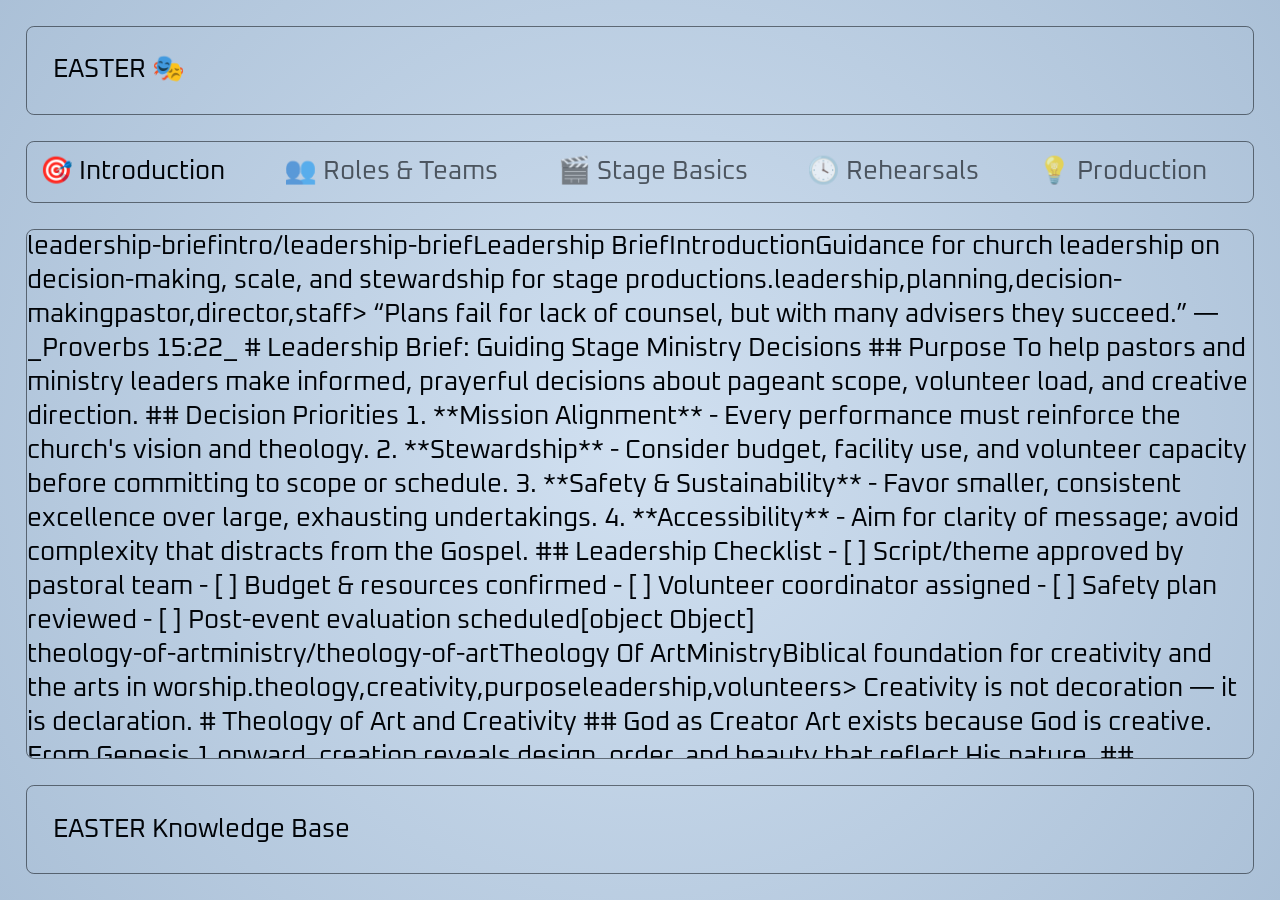
==== index.html @ 88e44a12 "Add basic HTML, CSS, and pipeline files Co-authored-by: dragontheory <80736+dragontheory@users.norep" ====
<!doctype html>
<html lang="en-us">

	<head>
		<meta charset="UTF-8" />
		<meta http-equiv="X-UA-Compatible" content="IE=edge" />
		<meta name="viewport" content="width=device-width, initial-scale=1.0" />
		<meta name="author" content="D7460N" />
		<meta name="description" content="EASTER - Church Stage Performance Knowledge" />
		<meta name="robots" content="index, archive" />
		<meta name="color-scheme" content="dark light" />
		<link rel="canonical" href="https://github.com/D7460N/EASTER" />
		<link rel="icon" type="image/svg+xml" href="./assets/images/brand/logo.svg" />
		<link rel="stylesheet" type="text/css" href="./assets/css/layout.css" />
		<script src="./assets/js/pipeline.js"></script>
		<script src="./assets/js/main.js"></script>
		<title>EASTER - Church Stage Performance Knowledge</title>
	</head>

	<body>
    <app-container>
      <header>
        <app-logo>EASTER 🎭</app-logo>
      </header>
      <nav>
        <label>
          🎯 Introduction
          <input type="radio" aria-hidden="true" name="nav">
        </label>
        <label>
          👥 Roles & Teams
          <input type="radio" aria-hidden="true" name="nav">
        </label>
        <label>
          🎬 Stage Basics
          <input type="radio" aria-hidden="true" name="nav">
        </label>
        <label>
          🕓 Rehearsals
          <input type="radio" aria-hidden="true" name="nav">
        </label>
        <label>
          💡 Production
          <input type="radio" aria-hidden="true" name="nav">
        </label>
      </nav>
      <main>
        <article>
          <ol></ol>
        </article>
      </main>
      <aside></aside>
      <footer>
        <app-copy>EASTER Knowledge Base</app-copy>
      </footer>
    </app-container>
	</body>

</html>
---- assets/css/layout.css ----
@import url("https://fonts.googleapis.com/css2?family=Oxanium:wght@200..800&display=swap");
/* ^^^ @import must always be top ^^^ */

/*
MARK: STARTER SETUP

Features:
- Platform-agnostic
- Project-agnostic
- Framework-agnostic
- Data-agnostic
- Minimal reset
- Minimal nesting
- Minimal markup 
- Semantic markup
- Zero-dependencies
- Zero div
- Zero span
- Zero id
- Zero class
- Zero data-*
- Light/dark/system mode
- Liquid typography
- Cross-browser formatting consensus
- Image behavior conformity
- Transition consistancy
- JS for API/CRUD only
*/

/* MARK: RESET
*/
*,
* *,
*:before,
*:after,
::after,
::before {
  --transition-property: display, height, width, padding, margin, color, border, opacity;
  --transition-duration: 250ms;
  --transition-timing-function: ease;

  margin: 0;
  padding: 0;
  box-sizing: border-box;
  transition-behavior: allow-discrete;
  transition-property: var(--transition-property);
  transition-duration: var(--transition-duration);
  transition-timing-function: var(--transition-timing-function);
}

/* https://drafts.csswg.org/selectors-4/#typedef-forgiving-selector-list
- Forgiving selector list
- Specificity == 0
- Allows easy override */
:where(img, picture, video, canvas, svg) {
  display: block;
  max-inline-size: 100%;
}

:where(button, input, select, textarea) {
  font-family: inherit;
  font-size: inherit;
  letter-spacing: inherit;
  word-spacing: inherit;
  color: currentColor;
}

:root {
  --transition-duration: 250ms;
  --transition-property: visibility, opacity, display, transform, background,
    background-color, border-color, color, min-width;
  --transition-timing-function: ease-in;
  color-scheme: light dark;
  font-family: Oxanium, sans-serif;
  font-size: clamp(1rem, calc(1rem + 0.8cqi), 1.75rem);
  /* https://html-css-tip-of-the-week.netlify.app/tip/interpolate-size/
  https://12daysofweb.dev/2024/calc-size-and-interpolate-size/ */
  interpolate-size: allow-keywords;
  scroll-behavior: smooth;

  --surface-1: light-dark(oklch(80% 10% 250), oklch(10% 5% 250));
  --surface-2: light-dark(oklch(90% 7% 250), oklch(20% 5% 250));
  --surface-3: light-dark(oklch(100% 8% 250), oklch(30% 5% 250));
  --text-1: light-dark(oklch(10% 5% 250), oklch(90% 5% 250));
  --text-2: light-dark(oklch(20% 5% 250), oklch(80% 5% 250));

  background: radial-gradient(
    circle in oklab,
    var(--surface-2),
    var(--surface-1)
  )
  fixed;
  color: var(--text-1);
}

/* DOM order */
:where(app-container, header, nav, main, article, section, aside, footer) {
  display: grid;
  border: solid 1px color-mix(in srgb, currentColor 50%, transparent);
  border-radius: 0.3rem;
}

/* MARK: LAYOUT */
app-container {
  display: grid;
  gap: 1rem;
  padding: 1rem;
  height: 100dvh;
  grid-template-rows: auto auto 1fr auto;
  align-items: start;
  border: none;
}

main {
  height: 100%;
  align-content: start;
}

article,
section {
  border: none;
  height: 100%;
}

/* Only content level elements receive padding/margin */
:where(app-logo, app-copy, app-version) {
  padding: 1rem;
}

h1,
p {
  padding-block-start: 1rem;
  padding-inline: 1rem;
}

/* MARK: TYPOGRAPGY */
h1 {
  font-size: 1.3rem;
}
p {
  font-size: 0.9rem;
}

/* MARK: HEURISTICS */
/* intrinsic sticky headers */
app-container,
main,
article {
  overflow: hidden;
}

section {
  overflow: auto;
}

/* aside hidden until receives content */
aside {
  display: none;
  
  &:not(:empty) {
    display: grid;
  }
}

/* Intrinsic space trigger */
nav {
  grid-auto-flow: column;
  justify-items: start;

  label {
    padding-inline: 0.5rem;
    padding-block: 0.5em;
    cursor: pointer;
    user-select: none;
    opacity: 0.6;

    &:has(input:checked) {
      opacity: 1;
    }
  }
}

/* State machine */
[aria-hidden="true"] {
  display: none;
}
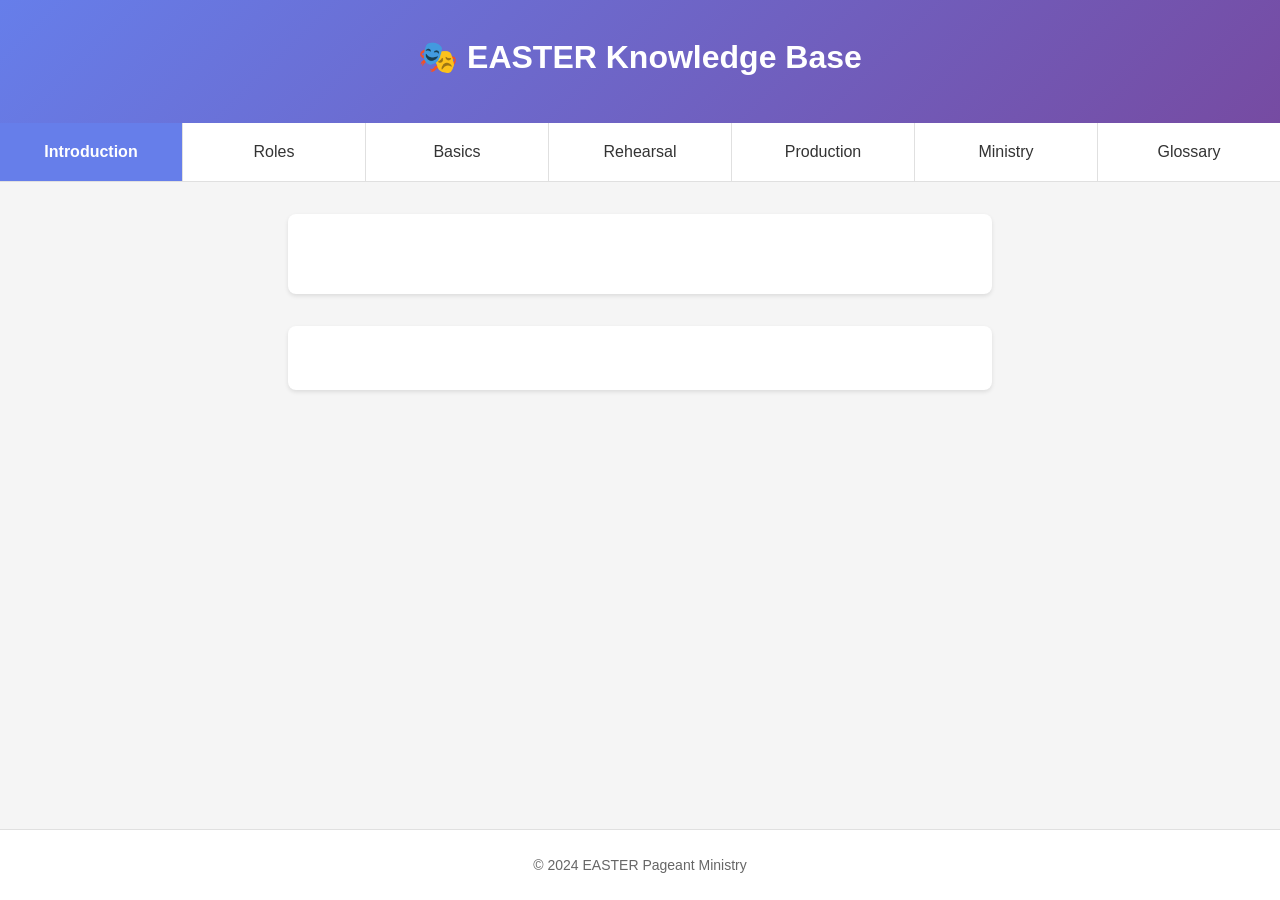
==== commit 835f2744: "Create D7460N architecture foundation: index.html, CSS, and JS Co-authored-by: dragontheory <80736+d" ====
--- a/index.html
+++ b/index.html
@@ -6,54 +6,85 @@
 		<meta http-equiv="X-UA-Compatible" content="IE=edge" />
 		<meta name="viewport" content="width=device-width, initial-scale=1.0" />
 		<meta name="author" content="D7460N" />
-		<meta name="description" content="EASTER - Church Stage Performance Knowledge" />
+		<meta name="description" content="EASTER - Church Stage Performance Documentation" />
 		<meta name="robots" content="index, archive" />
 		<meta name="color-scheme" content="dark light" />
-		<link rel="canonical" href="https://github.com/D7460N/EASTER" />
+		<link rel="canonical" href="https://d7460n.github.io/EASTER/" />
 		<link rel="icon" type="image/svg+xml" href="./assets/images/brand/logo.svg" />
 		<link rel="stylesheet" type="text/css" href="./assets/css/layout.css" />
-		<script src="./assets/js/pipeline.js"></script>
-		<script src="./assets/js/main.js"></script>
-		<title>EASTER - Church Stage Performance Knowledge</title>
+		<link rel="manifest" href="./manifest.json" />
+		<title>EASTER Knowledge Base</title>
+		<script type="module" src="./assets/js/app.js"></script>
 	</head>
 
 	<body>
-    <app-container>
-      <header>
-        <app-logo>EASTER 🎭</app-logo>
-      </header>
-      <nav>
-        <label>
-          🎯 Introduction
-          <input type="radio" aria-hidden="true" name="nav">
-        </label>
-        <label>
-          👥 Roles & Teams
-          <input type="radio" aria-hidden="true" name="nav">
-        </label>
-        <label>
-          🎬 Stage Basics
-          <input type="radio" aria-hidden="true" name="nav">
-        </label>
-        <label>
-          🕓 Rehearsals
-          <input type="radio" aria-hidden="true" name="nav">
-        </label>
-        <label>
-          💡 Production
-          <input type="radio" aria-hidden="true" name="nav">
-        </label>
-      </nav>
-      <main>
-        <article>
-          <ol></ol>
-        </article>
-      </main>
-      <aside></aside>
-      <footer>
-        <app-copy>EASTER Knowledge Base</app-copy>
-      </footer>
-    </app-container>
+		<app-container>
+			<header>
+				<app-logo>🎭 EASTER Knowledge Base</app-logo>
+				<app-tagline></app-tagline>
+			</header>
+			<nav>
+				<label>
+					Introduction
+					<input type="radio" aria-hidden="true" name="nav" value="introduction" checked>
+				</label>
+				<label>
+					Roles
+					<input type="radio" aria-hidden="true" name="nav" value="roles">
+				</label>
+				<label>
+					Basics
+					<input type="radio" aria-hidden="true" name="nav" value="basics">
+				</label>
+				<label>
+					Rehearsal
+					<input type="radio" aria-hidden="true" name="nav" value="rehearsal">
+				</label>
+				<label>
+					Production
+					<input type="radio" aria-hidden="true" name="nav" value="production">
+				</label>
+				<label>
+					Ministry
+					<input type="radio" aria-hidden="true" name="nav" value="ministry">
+				</label>
+				<label>
+					Glossary
+					<input type="radio" aria-hidden="true" name="nav" value="glossary">
+				</label>
+			</nav>
+			<main>
+				<article>
+					<section>
+						<app-category-icon></app-category-icon>
+						<app-category-name></app-category-name>
+						<app-category-description></app-category-description>
+					</section>
+					<section>
+						<app-document-list>
+							<ol></ol>
+						</app-document-list>
+					</section>
+				</article>
+			</main>
+			<aside>
+				<app-document-detail>
+					<app-document-title></app-document-title>
+					<app-document-category></app-document-category>
+					<app-document-summary></app-document-summary>
+					<app-document-content></app-document-content>
+					<app-document-tags>
+						<ol></ol>
+					</app-document-tags>
+					<app-document-audience>
+						<ol></ol>
+					</app-document-audience>
+				</app-document-detail>
+			</aside>
+			<footer>
+				<app-copy>&copy; 2024 EASTER Pageant Ministry</app-copy>
+			</footer>
+		</app-container>
 	</body>
 
 </html>
--- a/assets/css/layout.css
+++ b/assets/css/layout.css
@@ -1,186 +1,408 @@
-@import url("https://fonts.googleapis.com/css2?family=Oxanium:wght@200..800&display=swap");
-/* ^^^ @import must always be top ^^^ */
-
-/*
-MARK: STARTER SETUP
-
-Features:
-- Platform-agnostic
-- Project-agnostic
-- Framework-agnostic
-- Data-agnostic
-- Minimal reset
-- Minimal nesting
-- Minimal markup 
-- Semantic markup
-- Zero-dependencies
-- Zero div
-- Zero span
-- Zero id
-- Zero class
-- Zero data-*
-- Light/dark/system mode
-- Liquid typography
-- Cross-browser formatting consensus
-- Image behavior conformity
-- Transition consistancy
-- JS for API/CRUD only
-*/
-
-/* MARK: RESET
-*/
-*,
-* *,
-*:before,
-*:after,
-::after,
-::before {
-  --transition-property: display, height, width, padding, margin, color, border, opacity;
-  --transition-duration: 250ms;
-  --transition-timing-function: ease;
-
-  margin: 0;
-  padding: 0;
-  box-sizing: border-box;
-  transition-behavior: allow-discrete;
-  transition-property: var(--transition-property);
-  transition-duration: var(--transition-duration);
-  transition-timing-function: var(--transition-timing-function);
-}
-
-/* https://drafts.csswg.org/selectors-4/#typedef-forgiving-selector-list
-- Forgiving selector list
-- Specificity == 0
-- Allows easy override */
-:where(img, picture, video, canvas, svg) {
-  display: block;
-  max-inline-size: 100%;
-}
-
-:where(button, input, select, textarea) {
-  font-family: inherit;
-  font-size: inherit;
-  letter-spacing: inherit;
-  word-spacing: inherit;
-  color: currentColor;
+/* D7460N Architecture - CSS-First, Zero-Dependency */
+/* Holy Grail Layout using CSS Grid */
+
+* {
+	margin: 0;
+	padding: 0;
+	box-sizing: border-box;
 }
 
 :root {
-  --transition-duration: 250ms;
-  --transition-property: visibility, opacity, display, transform, background,
-    background-color, border-color, color, min-width;
-  --transition-timing-function: ease-in;
-  color-scheme: light dark;
-  font-family: Oxanium, sans-serif;
-  font-size: clamp(1rem, calc(1rem + 0.8cqi), 1.75rem);
-  /* https://html-css-tip-of-the-week.netlify.app/tip/interpolate-size/
-  https://12daysofweb.dev/2024/calc-size-and-interpolate-size/ */
-  interpolate-size: allow-keywords;
-  scroll-behavior: smooth;
-
-  --surface-1: light-dark(oklch(80% 10% 250), oklch(10% 5% 250));
-  --surface-2: light-dark(oklch(90% 7% 250), oklch(20% 5% 250));
-  --surface-3: light-dark(oklch(100% 8% 250), oklch(30% 5% 250));
-  --text-1: light-dark(oklch(10% 5% 250), oklch(90% 5% 250));
-  --text-2: light-dark(oklch(20% 5% 250), oklch(80% 5% 250));
-
-  background: radial-gradient(
-    circle in oklab,
-    var(--surface-2),
-    var(--surface-1)
-  )
-  fixed;
-  color: var(--text-1);
-}
-
-/* DOM order */
-:where(app-container, header, nav, main, article, section, aside, footer) {
-  display: grid;
-  border: solid 1px color-mix(in srgb, currentColor 50%, transparent);
-  border-radius: 0.3rem;
-}
-
-/* MARK: LAYOUT */
+	--color-primary: #667eea;
+	--color-primary-dark: #764ba2;
+	--color-bg: #f5f5f5;
+	--color-surface: #ffffff;
+	--color-text: #333333;
+	--color-text-light: #666666;
+	--color-border: #e0e0e0;
+	--color-shadow: rgba(0, 0, 0, 0.1);
+	--spacing-xs: 0.5rem;
+	--spacing-sm: 1rem;
+	--spacing-md: 1.5rem;
+	--spacing-lg: 2rem;
+	--spacing-xl: 3rem;
+	--radius: 8px;
+	--transition: 0.2s ease;
+}
+
+@media (prefers-color-scheme: dark) {
+	:root {
+		--color-bg: #1a1a1a;
+		--color-surface: #2d2d2d;
+		--color-text: #e0e0e0;
+		--color-text-light: #a0a0a0;
+		--color-border: #404040;
+		--color-shadow: rgba(0, 0, 0, 0.3);
+	}
+}
+
+body {
+	font-family: -apple-system, BlinkMacSystemFont, 'Segoe UI', Roboto, Oxygen, Ubuntu, Cantarell, sans-serif;
+	line-height: 1.6;
+	color: var(--color-text);
+	background: var(--color-bg);
+}
+
+/* Holy Grail Layout */
 app-container {
-  display: grid;
-  gap: 1rem;
-  padding: 1rem;
-  height: 100dvh;
-  grid-template-rows: auto auto 1fr auto;
-  align-items: start;
-  border: none;
-}
-
+	display: grid;
+	grid-template-columns: minmax(200px, 1fr) minmax(300px, 3fr) minmax(200px, 1fr);
+	grid-template-rows: auto auto 1fr auto;
+	min-height: 100vh;
+	max-width: 1400px;
+	margin: 0 auto;
+}
+
+/* Header spans all columns */
+header {
+	grid-column: 1 / -1;
+	grid-row: 1;
+	background: linear-gradient(135deg, var(--color-primary) 0%, var(--color-primary-dark) 100%);
+	color: white;
+	padding: var(--spacing-lg);
+	text-align: center;
+	box-shadow: 0 2px 10px var(--color-shadow);
+}
+
+app-logo {
+	display: block;
+	font-size: 2rem;
+	font-weight: 600;
+	margin-block-end: var(--spacing-xs);
+}
+
+app-tagline {
+	display: block;
+	opacity: 0.9;
+	font-size: 1rem;
+}
+
+/* Navigation spans all columns */
+nav {
+	grid-column: 1 / -1;
+	grid-row: 2;
+	display: grid;
+	grid-auto-flow: column;
+	grid-auto-columns: 1fr;
+	background: var(--color-surface);
+	border-block-end: 1px solid var(--color-border);
+	gap: 1px;
+	background: var(--color-border);
+}
+
+nav label {
+	display: grid;
+	place-items: center;
+	padding: var(--spacing-sm);
+	background: var(--color-surface);
+	cursor: pointer;
+	transition: background var(--transition);
+	text-align: center;
+}
+
+nav label:hover {
+	background: var(--color-bg);
+}
+
+/* Hide radio buttons - they're CSS state hooks */
+nav input[type="radio"] {
+	position: absolute;
+	opacity: 0;
+	pointer-events: none;
+}
+
+/* Active nav state via :checked */
+nav label:has(input:checked) {
+	background: var(--color-primary);
+	color: white;
+	font-weight: 600;
+}
+
+/* Main content area */
 main {
-  height: 100%;
-  align-content: start;
-}
-
-article,
+	grid-column: 2;
+	grid-row: 3;
+	padding: var(--spacing-lg);
+	overflow-y: auto;
+}
+
+/* Aside - hidden by default, shown when document is selected */
+aside {
+	grid-column: 3;
+	grid-row: 3;
+	padding: var(--spacing-lg);
+	background: var(--color-surface);
+	border-inline-start: 1px solid var(--color-border);
+	overflow-y: auto;
+	display: none;
+}
+
+/* Show aside when it has content */
+aside:has(app-document-title:not(:empty)) {
+	display: block;
+}
+
+/* Footer spans all columns */
+footer {
+	grid-column: 1 / -1;
+	grid-row: 4;
+	text-align: center;
+	padding: var(--spacing-md);
+	background: var(--color-surface);
+	border-block-start: 1px solid var(--color-border);
+	color: var(--color-text-light);
+	font-size: 0.875rem;
+}
+
+/* Article and Sections */
+article {
+	display: grid;
+	gap: var(--spacing-lg);
+}
+
 section {
-  border: none;
-  height: 100%;
-}
-
-/* Only content level elements receive padding/margin */
-:where(app-logo, app-copy, app-version) {
-  padding: 1rem;
-}
-
-h1,
-p {
-  padding-block-start: 1rem;
-  padding-inline: 1rem;
-}
-
-/* MARK: TYPOGRAPGY */
-h1 {
-  font-size: 1.3rem;
-}
-p {
-  font-size: 0.9rem;
-}
-
-/* MARK: HEURISTICS */
-/* intrinsic sticky headers */
-app-container,
-main,
-article {
-  overflow: hidden;
-}
-
-section {
-  overflow: auto;
-}
-
-/* aside hidden until receives content */
-aside {
-  display: none;
-  
-  &:not(:empty) {
-    display: grid;
-  }
-}
-
-/* Intrinsic space trigger */
-nav {
-  grid-auto-flow: column;
-  justify-items: start;
-
-  label {
-    padding-inline: 0.5rem;
-    padding-block: 0.5em;
-    cursor: pointer;
-    user-select: none;
-    opacity: 0.6;
-
-    &:has(input:checked) {
-      opacity: 1;
-    }
-  }
-}
-
-/* State machine */
-[aria-hidden="true"] {
-  display: none;
-}
+	background: var(--color-surface);
+	padding: var(--spacing-lg);
+	border-radius: var(--radius);
+	box-shadow: 0 2px 4px var(--color-shadow);
+}
+
+/* Category Display */
+app-category-icon {
+	display: block;
+	font-size: 3rem;
+	margin-block-end: var(--spacing-sm);
+}
+
+app-category-name {
+	display: block;
+	font-size: 1.5rem;
+	font-weight: 600;
+	color: var(--color-primary);
+	margin-block-end: var(--spacing-xs);
+}
+
+app-category-description {
+	display: block;
+	color: var(--color-text-light);
+}
+
+/* Document List */
+app-document-list {
+	display: block;
+}
+
+app-document-list ol {
+	list-style: none;
+	display: grid;
+	gap: var(--spacing-sm);
+}
+
+app-document-list li {
+	display: grid;
+	padding: var(--spacing-md);
+	background: var(--color-surface);
+	border: 1px solid var(--color-border);
+	border-radius: var(--radius);
+	cursor: pointer;
+	transition: all var(--transition);
+}
+
+app-document-list li:hover {
+	transform: translateY(-2px);
+	box-shadow: 0 4px 12px var(--color-shadow);
+	border-color: var(--color-primary);
+}
+
+/* Document elements within list items */
+document-title {
+	display: block;
+	font-weight: 600;
+	font-size: 1.1rem;
+	color: var(--color-primary);
+	margin-block-end: var(--spacing-xs);
+}
+
+document-summary {
+	display: block;
+	color: var(--color-text-light);
+	font-size: 0.9rem;
+	margin-block-end: var(--spacing-sm);
+}
+
+document-tags {
+	display: flex;
+	flex-wrap: wrap;
+	gap: var(--spacing-xs);
+}
+
+document-tag {
+	display: inline-block;
+	background: #e0e7ff;
+	color: var(--color-primary);
+	padding: 0.2rem 0.6rem;
+	border-radius: 12px;
+	font-size: 0.75rem;
+}
+
+/* Document Detail in Aside */
+app-document-detail {
+	display: grid;
+	gap: var(--spacing-md);
+}
+
+app-document-title {
+	display: block;
+	font-size: 1.5rem;
+	font-weight: 600;
+	color: var(--color-primary);
+}
+
+app-document-category {
+	display: block;
+	font-size: 0.875rem;
+	color: var(--color-text-light);
+	text-transform: uppercase;
+	letter-spacing: 0.05em;
+}
+
+app-document-summary {
+	display: block;
+	font-style: italic;
+	color: var(--color-text-light);
+	padding: var(--spacing-sm);
+	background: var(--color-bg);
+	border-radius: var(--radius);
+}
+
+app-document-content {
+	display: block;
+	line-height: 1.8;
+}
+
+/* HTML content styling */
+app-document-content h1,
+app-document-content h2,
+app-document-content h3 {
+	margin-block-start: var(--spacing-md);
+	margin-block-end: var(--spacing-sm);
+	color: var(--color-text);
+}
+
+app-document-content h1 {
+	font-size: 1.5rem;
+}
+
+app-document-content h2 {
+	font-size: 1.25rem;
+}
+
+app-document-content h3 {
+	font-size: 1.1rem;
+}
+
+app-document-content p {
+	margin-block-end: var(--spacing-sm);
+}
+
+app-document-content ul,
+app-document-content ol {
+	margin-block-end: var(--spacing-sm);
+	padding-inline-start: var(--spacing-lg);
+}
+
+app-document-content li {
+	margin-block-end: var(--spacing-xs);
+}
+
+app-document-content blockquote {
+	padding: var(--spacing-md);
+	margin-block: var(--spacing-md);
+	background: var(--color-bg);
+	border-inline-start: 4px solid var(--color-primary);
+	border-radius: var(--radius);
+	font-style: italic;
+}
+
+app-document-content table {
+	width: 100%;
+	border-collapse: collapse;
+	margin-block: var(--spacing-md);
+}
+
+app-document-content th,
+app-document-content td {
+	padding: var(--spacing-sm);
+	border: 1px solid var(--color-border);
+	text-align: start;
+}
+
+app-document-content th {
+	background: var(--color-bg);
+	font-weight: 600;
+}
+
+app-document-tags,
+app-document-audience {
+	display: block;
+}
+
+app-document-tags ol,
+app-document-audience ol {
+	list-style: none;
+	display: flex;
+	flex-wrap: wrap;
+	gap: var(--spacing-xs);
+}
+
+app-document-tags li,
+app-document-audience li {
+	display: inline-block;
+	background: #e0e7ff;
+	color: var(--color-primary);
+	padding: 0.3rem 0.8rem;
+	border-radius: 12px;
+	font-size: 0.8rem;
+}
+
+/* Loading states using :empty pseudo-class */
+app-document-list:empty::before {
+	content: 'Loading documents...';
+	display: block;
+	text-align: center;
+	padding: var(--spacing-xl);
+	color: var(--color-text-light);
+}
+
+/* Responsive adjustments */
+@media (max-width: 1024px) {
+	app-container {
+		grid-template-columns: 1fr 3fr;
+	}
+
+	aside {
+		grid-column: 1 / -1;
+		grid-row: 4;
+		border-inline-start: none;
+		border-block-start: 1px solid var(--color-border);
+	}
+
+	footer {
+		grid-row: 5;
+	}
+}
+
+@media (max-width: 768px) {
+	app-container {
+		grid-template-columns: 1fr;
+	}
+
+	nav {
+		grid-auto-flow: row;
+	}
+
+	main,
+	aside {
+		padding: var(--spacing-md);
+	}
+}
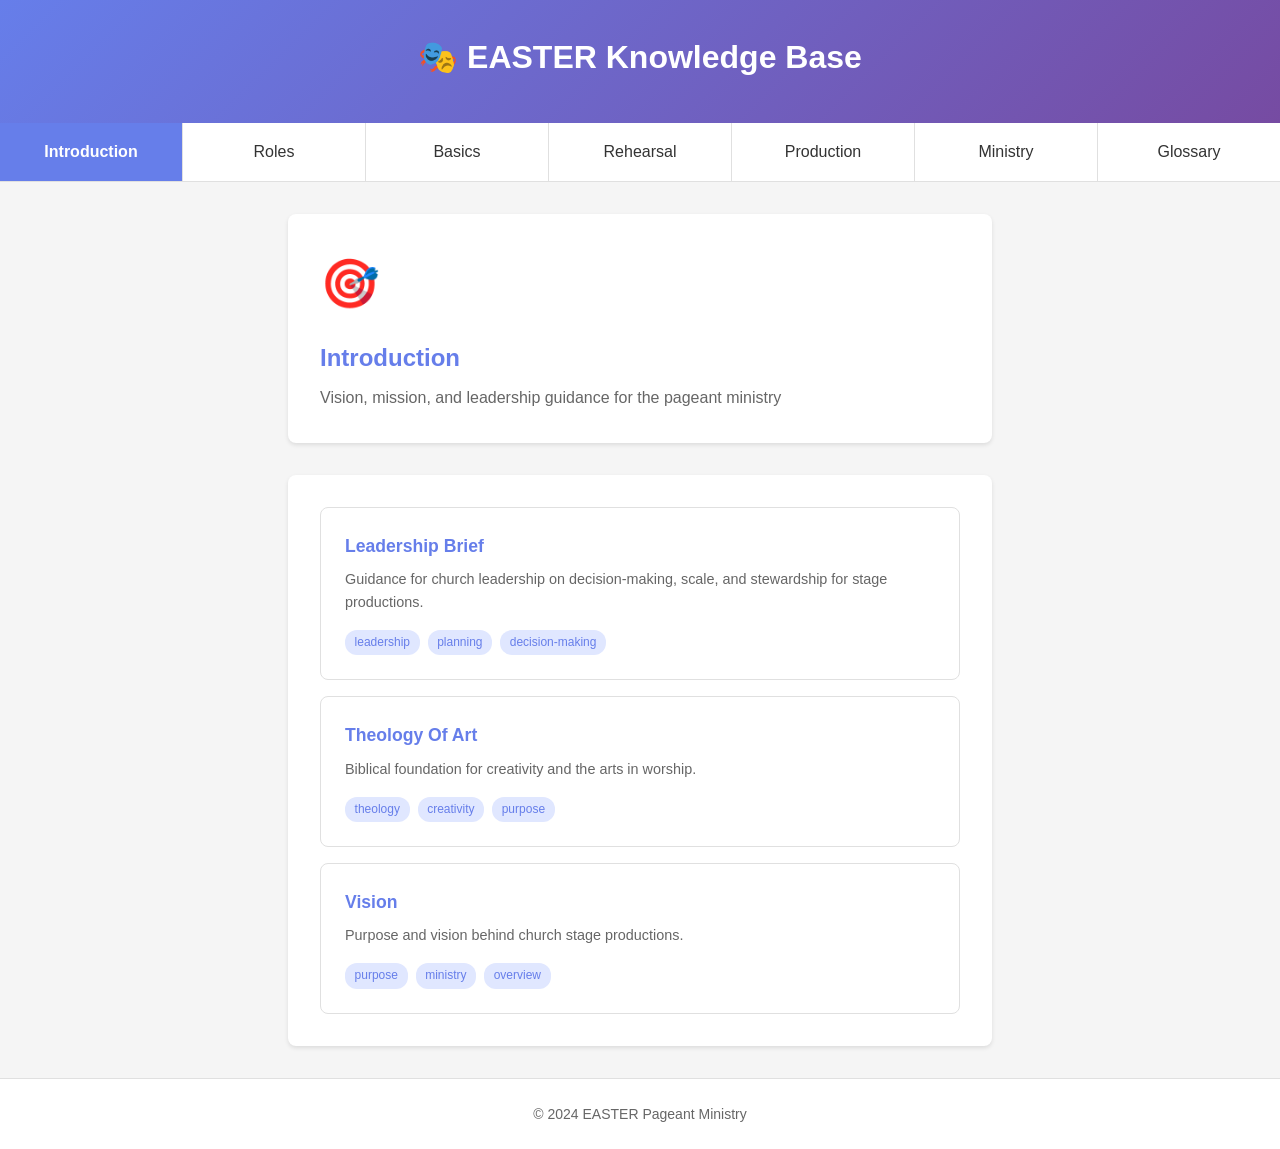
==== commit b5c07333: "Fix JS module structure and add architecture documentation Co-authored-by: dragontheory <80736+drago" ====
--- a/index.html
+++ b/index.html
@@ -14,7 +14,7 @@
 		<link rel="stylesheet" type="text/css" href="./assets/css/layout.css" />
 		<link rel="manifest" href="./manifest.json" />
 		<title>EASTER Knowledge Base</title>
-		<script type="module" src="./assets/js/app.js"></script>
+		<script defer src="./assets/js/app.js"></script>
 	</head>
 
 	<body>
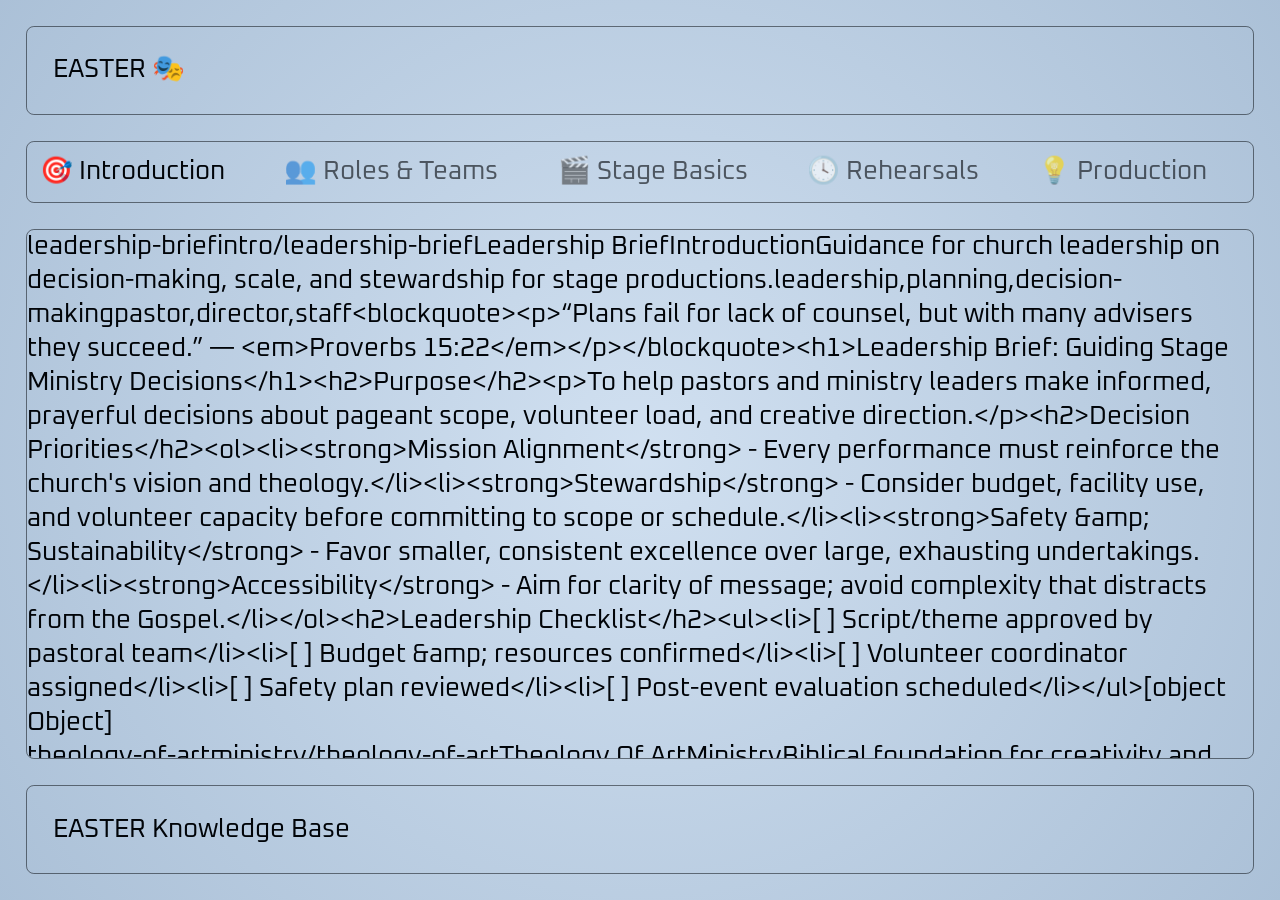
==== commit 1ccf5451: "Merge e9a50c3facb2d90f1c6b93c70fbf14fc27cb3d19 into 7ae6fceefa3dcd13655b9e164c8d64c1529968da" ====
--- a/index.html
+++ b/index.html
@@ -6,85 +6,55 @@
 		<meta http-equiv="X-UA-Compatible" content="IE=edge" />
 		<meta name="viewport" content="width=device-width, initial-scale=1.0" />
 		<meta name="author" content="D7460N" />
-		<meta name="description" content="EASTER - Church Stage Performance Documentation" />
+		<meta name="description" content="EASTER - Church Stage Performance Knowledge" />
 		<meta name="robots" content="index, archive" />
 		<meta name="color-scheme" content="dark light" />
-		<link rel="canonical" href="https://d7460n.github.io/EASTER/" />
+		<link rel="canonical" href="https://github.com/D7460N/EASTER" />
 		<link rel="icon" type="image/svg+xml" href="./assets/images/brand/logo.svg" />
 		<link rel="stylesheet" type="text/css" href="./assets/css/layout.css" />
-		<link rel="manifest" href="./manifest.json" />
-		<title>EASTER Knowledge Base</title>
-		<script defer src="./assets/js/app.js"></script>
+		<script src="./assets/js/pipeline.js"></script>
+		<script src="./assets/js/app.js"></script>
+		<script src="./assets/js/main.js"></script>
+		<title>EASTER - Church Stage Performance Knowledge</title>
 	</head>
 
 	<body>
-		<app-container>
-			<header>
-				<app-logo>🎭 EASTER Knowledge Base</app-logo>
-				<app-tagline></app-tagline>
-			</header>
-			<nav>
-				<label>
-					Introduction
-					<input type="radio" aria-hidden="true" name="nav" value="introduction" checked>
-				</label>
-				<label>
-					Roles
-					<input type="radio" aria-hidden="true" name="nav" value="roles">
-				</label>
-				<label>
-					Basics
-					<input type="radio" aria-hidden="true" name="nav" value="basics">
-				</label>
-				<label>
-					Rehearsal
-					<input type="radio" aria-hidden="true" name="nav" value="rehearsal">
-				</label>
-				<label>
-					Production
-					<input type="radio" aria-hidden="true" name="nav" value="production">
-				</label>
-				<label>
-					Ministry
-					<input type="radio" aria-hidden="true" name="nav" value="ministry">
-				</label>
-				<label>
-					Glossary
-					<input type="radio" aria-hidden="true" name="nav" value="glossary">
-				</label>
-			</nav>
-			<main>
-				<article>
-					<section>
-						<app-category-icon></app-category-icon>
-						<app-category-name></app-category-name>
-						<app-category-description></app-category-description>
-					</section>
-					<section>
-						<app-document-list>
-							<ol></ol>
-						</app-document-list>
-					</section>
-				</article>
-			</main>
-			<aside>
-				<app-document-detail>
-					<app-document-title></app-document-title>
-					<app-document-category></app-document-category>
-					<app-document-summary></app-document-summary>
-					<app-document-content></app-document-content>
-					<app-document-tags>
-						<ol></ol>
-					</app-document-tags>
-					<app-document-audience>
-						<ol></ol>
-					</app-document-audience>
-				</app-document-detail>
-			</aside>
-			<footer>
-				<app-copy>&copy; 2024 EASTER Pageant Ministry</app-copy>
-			</footer>
-		</app-container>
+    <app-container>
+      <header>
+        <app-logo>EASTER 🎭</app-logo>
+      </header>
+      <nav>
+        <label onclick="runPipeline('./data/introduction.json', document)">
+          🎯 Introduction
+          <input type="radio" aria-hidden="true" name="nav" value="./data/introduction.json">
+        </label>
+        <label onclick="runPipeline('./data/roles.json', document)">
+          👥 Roles & Teams
+          <input type="radio" aria-hidden="true" name="nav" value="./data/roles.json">
+        </label>
+        <label onclick="runPipeline('./data/basics.json', document)">
+          🎬 Stage Basics
+          <input type="radio" aria-hidden="true" name="nav" value="./data/basics.json">
+        </label>
+        <label onclick="runPipeline('./data/rehearsal.json', document)">
+          🕓 Rehearsals
+          <input type="radio" aria-hidden="true" name="nav" value="./data/rehearsal.json">
+        </label>
+        <label onclick="runPipeline('./data/production.json', document)">
+          💡 Production
+          <input type="radio" aria-hidden="true" name="nav" value="./data/production.json">
+        </label>
+      </nav>
+      <main>
+        <article>
+          <ol></ol>
+        </article>
+      </main>
+      <aside></aside>
+      <footer>
+        <app-copy>EASTER Knowledge Base</app-copy>
+      </footer>
+    </app-container>
 	</body>
 
 </html>
--- a/assets/css/layout.css
+++ b/assets/css/layout.css
@@ -1,408 +1,186 @@
-/* D7460N Architecture - CSS-First, Zero-Dependency */
-/* Holy Grail Layout using CSS Grid */
+@import url("https://fonts.googleapis.com/css2?family=Oxanium:wght@200..800&display=swap");
+/* ^^^ @import must always be top ^^^ */
 
-* {
-	margin: 0;
-	padding: 0;
-	box-sizing: border-box;
+/*
+MARK: STARTER SETUP
+
+Features:
+- Platform-agnostic
+- Project-agnostic
+- Framework-agnostic
+- Data-agnostic
+- Minimal reset
+- Minimal nesting
+- Minimal markup 
+- Semantic markup
+- Zero-dependencies
+- Zero div
+- Zero span
+- Zero id
+- Zero class
+- Zero data-*
+- Light/dark/system mode
+- Liquid typography
+- Cross-browser formatting consensus
+- Image behavior conformity
+- Transition consistancy
+- JS for API/CRUD only
+*/
+
+/* MARK: RESET
+*/
+*,
+* *,
+*:before,
+*:after,
+::after,
+::before {
+  --transition-property: display, height, width, padding, margin, color, border, opacity;
+  --transition-duration: 250ms;
+  --transition-timing-function: ease;
+
+  margin: 0;
+  padding: 0;
+  box-sizing: border-box;
+  transition-behavior: allow-discrete;
+  transition-property: var(--transition-property);
+  transition-duration: var(--transition-duration);
+  transition-timing-function: var(--transition-timing-function);
+}
+
+/* https://drafts.csswg.org/selectors-4/#typedef-forgiving-selector-list
+- Forgiving selector list
+- Specificity == 0
+- Allows easy override */
+:where(img, picture, video, canvas, svg) {
+  display: block;
+  max-inline-size: 100%;
+}
+
+:where(button, input, select, textarea) {
+  font-family: inherit;
+  font-size: inherit;
+  letter-spacing: inherit;
+  word-spacing: inherit;
+  color: currentColor;
 }
 
 :root {
-	--color-primary: #667eea;
-	--color-primary-dark: #764ba2;
-	--color-bg: #f5f5f5;
-	--color-surface: #ffffff;
-	--color-text: #333333;
-	--color-text-light: #666666;
-	--color-border: #e0e0e0;
-	--color-shadow: rgba(0, 0, 0, 0.1);
-	--spacing-xs: 0.5rem;
-	--spacing-sm: 1rem;
-	--spacing-md: 1.5rem;
-	--spacing-lg: 2rem;
-	--spacing-xl: 3rem;
-	--radius: 8px;
-	--transition: 0.2s ease;
+  --transition-duration: 250ms;
+  --transition-property: visibility, opacity, display, transform, background,
+    background-color, border-color, color, min-width;
+  --transition-timing-function: ease-in;
+  color-scheme: light dark;
+  font-family: Oxanium, sans-serif;
+  font-size: clamp(1rem, calc(1rem + 0.8cqi), 1.75rem);
+  /* https://html-css-tip-of-the-week.netlify.app/tip/interpolate-size/
+  https://12daysofweb.dev/2024/calc-size-and-interpolate-size/ */
+  interpolate-size: allow-keywords;
+  scroll-behavior: smooth;
+
+  --surface-1: light-dark(oklch(80% 10% 250), oklch(10% 5% 250));
+  --surface-2: light-dark(oklch(90% 7% 250), oklch(20% 5% 250));
+  --surface-3: light-dark(oklch(100% 8% 250), oklch(30% 5% 250));
+  --text-1: light-dark(oklch(10% 5% 250), oklch(90% 5% 250));
+  --text-2: light-dark(oklch(20% 5% 250), oklch(80% 5% 250));
+
+  background: radial-gradient(
+    circle in oklab,
+    var(--surface-2),
+    var(--surface-1)
+  )
+  fixed;
+  color: var(--text-1);
 }
 
-@media (prefers-color-scheme: dark) {
-	:root {
-		--color-bg: #1a1a1a;
-		--color-surface: #2d2d2d;
-		--color-text: #e0e0e0;
-		--color-text-light: #a0a0a0;
-		--color-border: #404040;
-		--color-shadow: rgba(0, 0, 0, 0.3);
-	}
+/* DOM order */
+:where(app-container, header, nav, main, article, section, aside, footer) {
+  display: grid;
+  border: solid 1px color-mix(in srgb, currentColor 50%, transparent);
+  border-radius: 0.3rem;
 }
 
-body {
-	font-family: -apple-system, BlinkMacSystemFont, 'Segoe UI', Roboto, Oxygen, Ubuntu, Cantarell, sans-serif;
-	line-height: 1.6;
-	color: var(--color-text);
-	background: var(--color-bg);
+/* MARK: LAYOUT */
+app-container {
+  display: grid;
+  gap: 1rem;
+  padding: 1rem;
+  height: 100dvh;
+  grid-template-rows: auto auto 1fr auto;
+  align-items: start;
+  border: none;
 }
 
-/* Holy Grail Layout */
-app-container {
-	display: grid;
-	grid-template-columns: minmax(200px, 1fr) minmax(300px, 3fr) minmax(200px, 1fr);
-	grid-template-rows: auto auto 1fr auto;
-	min-height: 100vh;
-	max-width: 1400px;
-	margin: 0 auto;
+main {
+  height: 100%;
+  align-content: start;
 }
 
-/* Header spans all columns */
-header {
-	grid-column: 1 / -1;
-	grid-row: 1;
-	background: linear-gradient(135deg, var(--color-primary) 0%, var(--color-primary-dark) 100%);
-	color: white;
-	padding: var(--spacing-lg);
-	text-align: center;
-	box-shadow: 0 2px 10px var(--color-shadow);
+article,
+section {
+  border: none;
+  height: 100%;
 }
 
-app-logo {
-	display: block;
-	font-size: 2rem;
-	font-weight: 600;
-	margin-block-end: var(--spacing-xs);
+/* Only content level elements receive padding/margin */
+:where(app-logo, app-copy, app-version) {
+  padding: 1rem;
 }
 
-app-tagline {
-	display: block;
-	opacity: 0.9;
-	font-size: 1rem;
+h1,
+p {
+  padding-block-start: 1rem;
+  padding-inline: 1rem;
 }
 
-/* Navigation spans all columns */
-nav {
-	grid-column: 1 / -1;
-	grid-row: 2;
-	display: grid;
-	grid-auto-flow: column;
-	grid-auto-columns: 1fr;
-	background: var(--color-surface);
-	border-block-end: 1px solid var(--color-border);
-	gap: 1px;
-	background: var(--color-border);
+/* MARK: TYPOGRAPGY */
+h1 {
+  font-size: 1.3rem;
+}
+p {
+  font-size: 0.9rem;
 }
 
-nav label {
-	display: grid;
-	place-items: center;
-	padding: var(--spacing-sm);
-	background: var(--color-surface);
-	cursor: pointer;
-	transition: background var(--transition);
-	text-align: center;
-}
-
-nav label:hover {
-	background: var(--color-bg);
-}
-
-/* Hide radio buttons - they're CSS state hooks */
-nav input[type="radio"] {
-	position: absolute;
-	opacity: 0;
-	pointer-events: none;
-}
-
-/* Active nav state via :checked */
-nav label:has(input:checked) {
-	background: var(--color-primary);
-	color: white;
-	font-weight: 600;
-}
-
-/* Main content area */
-main {
-	grid-column: 2;
-	grid-row: 3;
-	padding: var(--spacing-lg);
-	overflow-y: auto;
-}
-
-/* Aside - hidden by default, shown when document is selected */
-aside {
-	grid-column: 3;
-	grid-row: 3;
-	padding: var(--spacing-lg);
-	background: var(--color-surface);
-	border-inline-start: 1px solid var(--color-border);
-	overflow-y: auto;
-	display: none;
-}
-
-/* Show aside when it has content */
-aside:has(app-document-title:not(:empty)) {
-	display: block;
-}
-
-/* Footer spans all columns */
-footer {
-	grid-column: 1 / -1;
-	grid-row: 4;
-	text-align: center;
-	padding: var(--spacing-md);
-	background: var(--color-surface);
-	border-block-start: 1px solid var(--color-border);
-	color: var(--color-text-light);
-	font-size: 0.875rem;
-}
-
-/* Article and Sections */
+/* MARK: HEURISTICS */
+/* intrinsic sticky headers */
+app-container,
+main,
 article {
-	display: grid;
-	gap: var(--spacing-lg);
+  overflow: hidden;
 }
 
 section {
-	background: var(--color-surface);
-	padding: var(--spacing-lg);
-	border-radius: var(--radius);
-	box-shadow: 0 2px 4px var(--color-shadow);
+  overflow: auto;
 }
 
-/* Category Display */
-app-category-icon {
-	display: block;
-	font-size: 3rem;
-	margin-block-end: var(--spacing-sm);
+/* aside hidden until receives content */
+aside {
+  display: none;
+  
+  &:not(:empty) {
+    display: grid;
+  }
 }
 
-app-category-name {
-	display: block;
-	font-size: 1.5rem;
-	font-weight: 600;
-	color: var(--color-primary);
-	margin-block-end: var(--spacing-xs);
+/* Intrinsic space trigger */
+nav {
+  grid-auto-flow: column;
+  justify-items: start;
+
+  label {
+    padding-inline: 0.5rem;
+    padding-block: 0.5em;
+    cursor: pointer;
+    user-select: none;
+    opacity: 0.6;
+
+    &:has(input:checked) {
+      opacity: 1;
+    }
+  }
 }
 
-app-category-description {
-	display: block;
-	color: var(--color-text-light);
+/* State machine */
+[aria-hidden="true"] {
+  display: none;
 }
-
-/* Document List */
-app-document-list {
-	display: block;
-}
-
-app-document-list ol {
-	list-style: none;
-	display: grid;
-	gap: var(--spacing-sm);
-}
-
-app-document-list li {
-	display: grid;
-	padding: var(--spacing-md);
-	background: var(--color-surface);
-	border: 1px solid var(--color-border);
-	border-radius: var(--radius);
-	cursor: pointer;
-	transition: all var(--transition);
-}
-
-app-document-list li:hover {
-	transform: translateY(-2px);
-	box-shadow: 0 4px 12px var(--color-shadow);
-	border-color: var(--color-primary);
-}
-
-/* Document elements within list items */
-document-title {
-	display: block;
-	font-weight: 600;
-	font-size: 1.1rem;
-	color: var(--color-primary);
-	margin-block-end: var(--spacing-xs);
-}
-
-document-summary {
-	display: block;
-	color: var(--color-text-light);
-	font-size: 0.9rem;
-	margin-block-end: var(--spacing-sm);
-}
-
-document-tags {
-	display: flex;
-	flex-wrap: wrap;
-	gap: var(--spacing-xs);
-}
-
-document-tag {
-	display: inline-block;
-	background: #e0e7ff;
-	color: var(--color-primary);
-	padding: 0.2rem 0.6rem;
-	border-radius: 12px;
-	font-size: 0.75rem;
-}
-
-/* Document Detail in Aside */
-app-document-detail {
-	display: grid;
-	gap: var(--spacing-md);
-}
-
-app-document-title {
-	display: block;
-	font-size: 1.5rem;
-	font-weight: 600;
-	color: var(--color-primary);
-}
-
-app-document-category {
-	display: block;
-	font-size: 0.875rem;
-	color: var(--color-text-light);
-	text-transform: uppercase;
-	letter-spacing: 0.05em;
-}
-
-app-document-summary {
-	display: block;
-	font-style: italic;
-	color: var(--color-text-light);
-	padding: var(--spacing-sm);
-	background: var(--color-bg);
-	border-radius: var(--radius);
-}
-
-app-document-content {
-	display: block;
-	line-height: 1.8;
-}
-
-/* HTML content styling */
-app-document-content h1,
-app-document-content h2,
-app-document-content h3 {
-	margin-block-start: var(--spacing-md);
-	margin-block-end: var(--spacing-sm);
-	color: var(--color-text);
-}
-
-app-document-content h1 {
-	font-size: 1.5rem;
-}
-
-app-document-content h2 {
-	font-size: 1.25rem;
-}
-
-app-document-content h3 {
-	font-size: 1.1rem;
-}
-
-app-document-content p {
-	margin-block-end: var(--spacing-sm);
-}
-
-app-document-content ul,
-app-document-content ol {
-	margin-block-end: var(--spacing-sm);
-	padding-inline-start: var(--spacing-lg);
-}
-
-app-document-content li {
-	margin-block-end: var(--spacing-xs);
-}
-
-app-document-content blockquote {
-	padding: var(--spacing-md);
-	margin-block: var(--spacing-md);
-	background: var(--color-bg);
-	border-inline-start: 4px solid var(--color-primary);
-	border-radius: var(--radius);
-	font-style: italic;
-}
-
-app-document-content table {
-	width: 100%;
-	border-collapse: collapse;
-	margin-block: var(--spacing-md);
-}
-
-app-document-content th,
-app-document-content td {
-	padding: var(--spacing-sm);
-	border: 1px solid var(--color-border);
-	text-align: start;
-}
-
-app-document-content th {
-	background: var(--color-bg);
-	font-weight: 600;
-}
-
-app-document-tags,
-app-document-audience {
-	display: block;
-}
-
-app-document-tags ol,
-app-document-audience ol {
-	list-style: none;
-	display: flex;
-	flex-wrap: wrap;
-	gap: var(--spacing-xs);
-}
-
-app-document-tags li,
-app-document-audience li {
-	display: inline-block;
-	background: #e0e7ff;
-	color: var(--color-primary);
-	padding: 0.3rem 0.8rem;
-	border-radius: 12px;
-	font-size: 0.8rem;
-}
-
-/* Loading states using :empty pseudo-class */
-app-document-list:empty::before {
-	content: 'Loading documents...';
-	display: block;
-	text-align: center;
-	padding: var(--spacing-xl);
-	color: var(--color-text-light);
-}
-
-/* Responsive adjustments */
-@media (max-width: 1024px) {
-	app-container {
-		grid-template-columns: 1fr 3fr;
-	}
-
-	aside {
-		grid-column: 1 / -1;
-		grid-row: 4;
-		border-inline-start: none;
-		border-block-start: 1px solid var(--color-border);
-	}
-
-	footer {
-		grid-row: 5;
-	}
-}
-
-@media (max-width: 768px) {
-	app-container {
-		grid-template-columns: 1fr;
-	}
-
-	nav {
-		grid-auto-flow: row;
-	}
-
-	main,
-	aside {
-		padding: var(--spacing-md);
-	}
-}
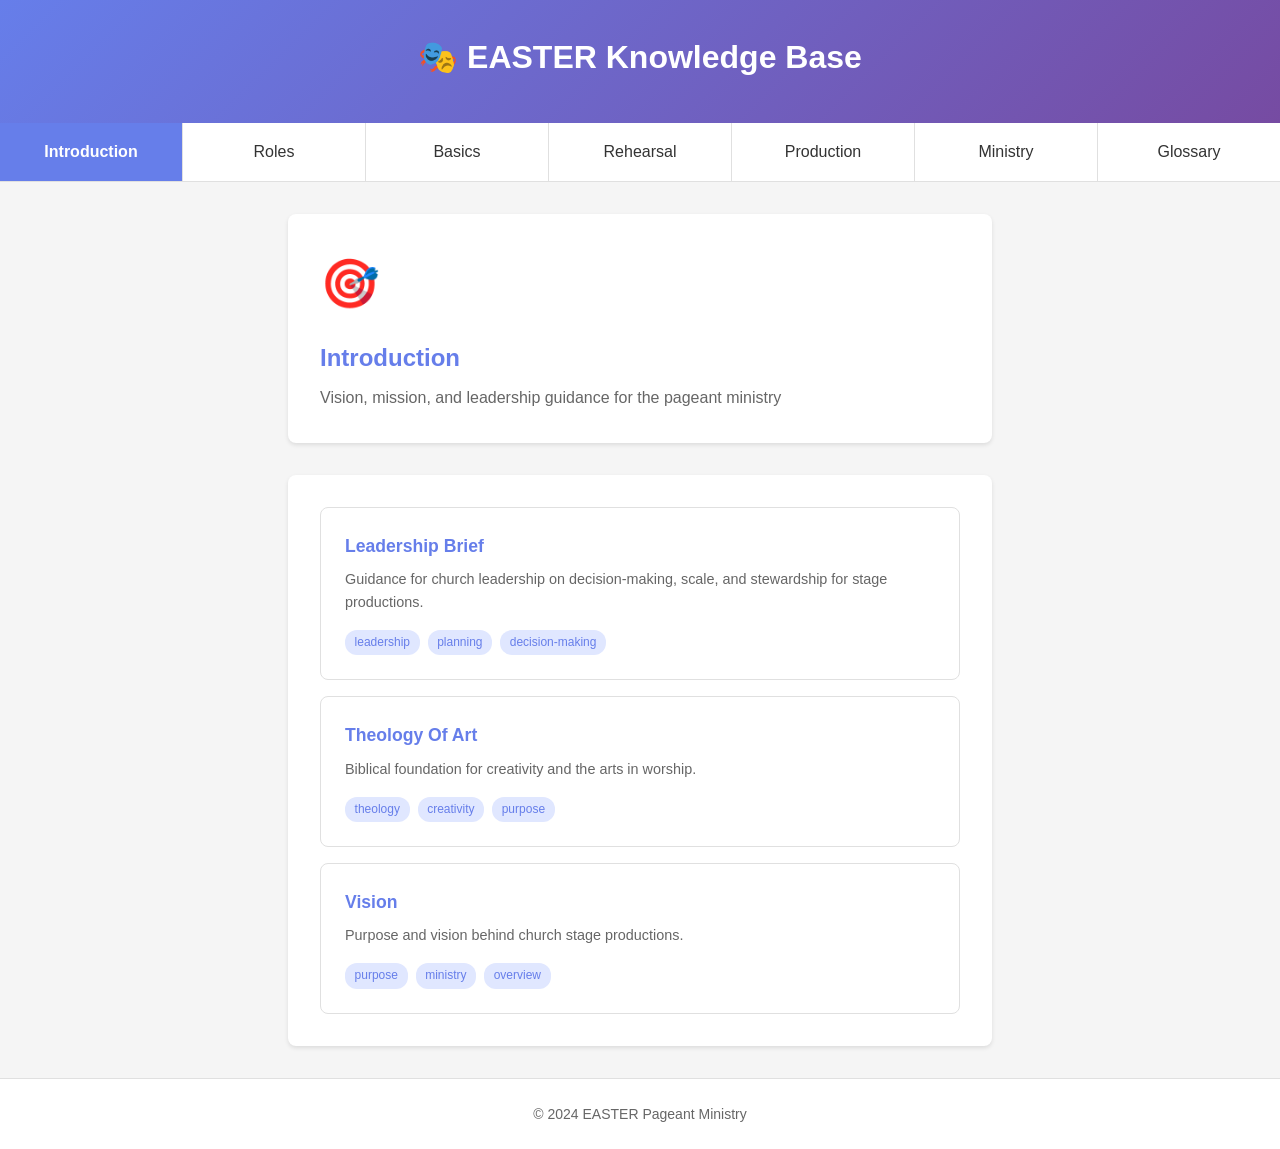
==== commit 160ef089: "Merge 6b78a60552eb325a4fb330683ca0997af721240e into 1fddb4c588112d9f694a2e6a3cc7d8ab9d61f631" ====
--- a/index.html
+++ b/index.html
@@ -6,55 +6,85 @@
 		<meta http-equiv="X-UA-Compatible" content="IE=edge" />
 		<meta name="viewport" content="width=device-width, initial-scale=1.0" />
 		<meta name="author" content="D7460N" />
-		<meta name="description" content="EASTER - Church Stage Performance Knowledge" />
+		<meta name="description" content="EASTER - Church Stage Performance Documentation" />
 		<meta name="robots" content="index, archive" />
 		<meta name="color-scheme" content="dark light" />
-		<link rel="canonical" href="https://github.com/D7460N/EASTER" />
+		<link rel="canonical" href="https://d7460n.github.io/EASTER/" />
 		<link rel="icon" type="image/svg+xml" href="./assets/images/brand/logo.svg" />
 		<link rel="stylesheet" type="text/css" href="./assets/css/layout.css" />
-		<script src="./assets/js/pipeline.js"></script>
-		<script src="./assets/js/app.js"></script>
-		<script src="./assets/js/main.js"></script>
-		<title>EASTER - Church Stage Performance Knowledge</title>
+		<link rel="manifest" href="./manifest.json" />
+		<title>EASTER Knowledge Base</title>
+		<script defer src="./assets/js/app.js"></script>
 	</head>
 
 	<body>
-    <app-container>
-      <header>
-        <app-logo>EASTER 🎭</app-logo>
-      </header>
-      <nav>
-        <label onclick="runPipeline('./data/introduction.json', document)">
-          🎯 Introduction
-          <input type="radio" aria-hidden="true" name="nav" value="./data/introduction.json">
-        </label>
-        <label onclick="runPipeline('./data/roles.json', document)">
-          👥 Roles & Teams
-          <input type="radio" aria-hidden="true" name="nav" value="./data/roles.json">
-        </label>
-        <label onclick="runPipeline('./data/basics.json', document)">
-          🎬 Stage Basics
-          <input type="radio" aria-hidden="true" name="nav" value="./data/basics.json">
-        </label>
-        <label onclick="runPipeline('./data/rehearsal.json', document)">
-          🕓 Rehearsals
-          <input type="radio" aria-hidden="true" name="nav" value="./data/rehearsal.json">
-        </label>
-        <label onclick="runPipeline('./data/production.json', document)">
-          💡 Production
-          <input type="radio" aria-hidden="true" name="nav" value="./data/production.json">
-        </label>
-      </nav>
-      <main>
-        <article>
-          <ol></ol>
-        </article>
-      </main>
-      <aside></aside>
-      <footer>
-        <app-copy>EASTER Knowledge Base</app-copy>
-      </footer>
-    </app-container>
+		<app-container>
+			<header>
+				<app-logo>🎭 EASTER Knowledge Base</app-logo>
+				<app-tagline></app-tagline>
+			</header>
+			<nav>
+				<label>
+					Introduction
+					<input type="radio" aria-hidden="true" name="nav" value="introduction" checked>
+				</label>
+				<label>
+					Roles
+					<input type="radio" aria-hidden="true" name="nav" value="roles">
+				</label>
+				<label>
+					Basics
+					<input type="radio" aria-hidden="true" name="nav" value="basics">
+				</label>
+				<label>
+					Rehearsal
+					<input type="radio" aria-hidden="true" name="nav" value="rehearsal">
+				</label>
+				<label>
+					Production
+					<input type="radio" aria-hidden="true" name="nav" value="production">
+				</label>
+				<label>
+					Ministry
+					<input type="radio" aria-hidden="true" name="nav" value="ministry">
+				</label>
+				<label>
+					Glossary
+					<input type="radio" aria-hidden="true" name="nav" value="glossary">
+				</label>
+			</nav>
+			<main>
+				<article>
+					<section>
+						<app-category-icon></app-category-icon>
+						<app-category-name></app-category-name>
+						<app-category-description></app-category-description>
+					</section>
+					<section>
+						<app-document-list>
+							<ol></ol>
+						</app-document-list>
+					</section>
+				</article>
+			</main>
+			<aside>
+				<app-document-detail>
+					<app-document-title></app-document-title>
+					<app-document-category></app-document-category>
+					<app-document-summary></app-document-summary>
+					<app-document-content></app-document-content>
+					<app-document-tags>
+						<ol></ol>
+					</app-document-tags>
+					<app-document-audience>
+						<ol></ol>
+					</app-document-audience>
+				</app-document-detail>
+			</aside>
+			<footer>
+				<app-copy>&copy; 2024 EASTER Pageant Ministry</app-copy>
+			</footer>
+		</app-container>
 	</body>
 
 </html>
--- a/assets/css/layout.css
+++ b/assets/css/layout.css
@@ -1,186 +1,408 @@
-@import url("https://fonts.googleapis.com/css2?family=Oxanium:wght@200..800&display=swap");
-/* ^^^ @import must always be top ^^^ */
-
-/*
-MARK: STARTER SETUP
-
-Features:
-- Platform-agnostic
-- Project-agnostic
-- Framework-agnostic
-- Data-agnostic
-- Minimal reset
-- Minimal nesting
-- Minimal markup 
-- Semantic markup
-- Zero-dependencies
-- Zero div
-- Zero span
-- Zero id
-- Zero class
-- Zero data-*
-- Light/dark/system mode
-- Liquid typography
-- Cross-browser formatting consensus
-- Image behavior conformity
-- Transition consistancy
-- JS for API/CRUD only
-*/
-
-/* MARK: RESET
-*/
-*,
-* *,
-*:before,
-*:after,
-::after,
-::before {
-  --transition-property: display, height, width, padding, margin, color, border, opacity;
-  --transition-duration: 250ms;
-  --transition-timing-function: ease;
-
-  margin: 0;
-  padding: 0;
-  box-sizing: border-box;
-  transition-behavior: allow-discrete;
-  transition-property: var(--transition-property);
-  transition-duration: var(--transition-duration);
-  transition-timing-function: var(--transition-timing-function);
-}
-
-/* https://drafts.csswg.org/selectors-4/#typedef-forgiving-selector-list
-- Forgiving selector list
-- Specificity == 0
-- Allows easy override */
-:where(img, picture, video, canvas, svg) {
-  display: block;
-  max-inline-size: 100%;
-}
-
-:where(button, input, select, textarea) {
-  font-family: inherit;
-  font-size: inherit;
-  letter-spacing: inherit;
-  word-spacing: inherit;
-  color: currentColor;
+/* D7460N Architecture - CSS-First, Zero-Dependency */
+/* Holy Grail Layout using CSS Grid */
+
+* {
+	margin: 0;
+	padding: 0;
+	box-sizing: border-box;
 }
 
 :root {
-  --transition-duration: 250ms;
-  --transition-property: visibility, opacity, display, transform, background,
-    background-color, border-color, color, min-width;
-  --transition-timing-function: ease-in;
-  color-scheme: light dark;
-  font-family: Oxanium, sans-serif;
-  font-size: clamp(1rem, calc(1rem + 0.8cqi), 1.75rem);
-  /* https://html-css-tip-of-the-week.netlify.app/tip/interpolate-size/
-  https://12daysofweb.dev/2024/calc-size-and-interpolate-size/ */
-  interpolate-size: allow-keywords;
-  scroll-behavior: smooth;
-
-  --surface-1: light-dark(oklch(80% 10% 250), oklch(10% 5% 250));
-  --surface-2: light-dark(oklch(90% 7% 250), oklch(20% 5% 250));
-  --surface-3: light-dark(oklch(100% 8% 250), oklch(30% 5% 250));
-  --text-1: light-dark(oklch(10% 5% 250), oklch(90% 5% 250));
-  --text-2: light-dark(oklch(20% 5% 250), oklch(80% 5% 250));
-
-  background: radial-gradient(
-    circle in oklab,
-    var(--surface-2),
-    var(--surface-1)
-  )
-  fixed;
-  color: var(--text-1);
-}
-
-/* DOM order */
-:where(app-container, header, nav, main, article, section, aside, footer) {
-  display: grid;
-  border: solid 1px color-mix(in srgb, currentColor 50%, transparent);
-  border-radius: 0.3rem;
-}
-
-/* MARK: LAYOUT */
+	--color-primary: #667eea;
+	--color-primary-dark: #764ba2;
+	--color-bg: #f5f5f5;
+	--color-surface: #ffffff;
+	--color-text: #333333;
+	--color-text-light: #666666;
+	--color-border: #e0e0e0;
+	--color-shadow: rgba(0, 0, 0, 0.1);
+	--spacing-xs: 0.5rem;
+	--spacing-sm: 1rem;
+	--spacing-md: 1.5rem;
+	--spacing-lg: 2rem;
+	--spacing-xl: 3rem;
+	--radius: 8px;
+	--transition: 0.2s ease;
+}
+
+@media (prefers-color-scheme: dark) {
+	:root {
+		--color-bg: #1a1a1a;
+		--color-surface: #2d2d2d;
+		--color-text: #e0e0e0;
+		--color-text-light: #a0a0a0;
+		--color-border: #404040;
+		--color-shadow: rgba(0, 0, 0, 0.3);
+	}
+}
+
+body {
+	font-family: -apple-system, BlinkMacSystemFont, 'Segoe UI', Roboto, Oxygen, Ubuntu, Cantarell, sans-serif;
+	line-height: 1.6;
+	color: var(--color-text);
+	background: var(--color-bg);
+}
+
+/* Holy Grail Layout */
 app-container {
-  display: grid;
-  gap: 1rem;
-  padding: 1rem;
-  height: 100dvh;
-  grid-template-rows: auto auto 1fr auto;
-  align-items: start;
-  border: none;
-}
-
+	display: grid;
+	grid-template-columns: minmax(200px, 1fr) minmax(300px, 3fr) minmax(200px, 1fr);
+	grid-template-rows: auto auto 1fr auto;
+	min-height: 100vh;
+	max-width: 1400px;
+	margin: 0 auto;
+}
+
+/* Header spans all columns */
+header {
+	grid-column: 1 / -1;
+	grid-row: 1;
+	background: linear-gradient(135deg, var(--color-primary) 0%, var(--color-primary-dark) 100%);
+	color: white;
+	padding: var(--spacing-lg);
+	text-align: center;
+	box-shadow: 0 2px 10px var(--color-shadow);
+}
+
+app-logo {
+	display: block;
+	font-size: 2rem;
+	font-weight: 600;
+	margin-block-end: var(--spacing-xs);
+}
+
+app-tagline {
+	display: block;
+	opacity: 0.9;
+	font-size: 1rem;
+}
+
+/* Navigation spans all columns */
+nav {
+	grid-column: 1 / -1;
+	grid-row: 2;
+	display: grid;
+	grid-auto-flow: column;
+	grid-auto-columns: 1fr;
+	background: var(--color-surface);
+	border-block-end: 1px solid var(--color-border);
+	gap: 1px;
+	background: var(--color-border);
+}
+
+nav label {
+	display: grid;
+	place-items: center;
+	padding: var(--spacing-sm);
+	background: var(--color-surface);
+	cursor: pointer;
+	transition: background var(--transition);
+	text-align: center;
+}
+
+nav label:hover {
+	background: var(--color-bg);
+}
+
+/* Hide radio buttons - they're CSS state hooks */
+nav input[type="radio"] {
+	position: absolute;
+	opacity: 0;
+	pointer-events: none;
+}
+
+/* Active nav state via :checked */
+nav label:has(input:checked) {
+	background: var(--color-primary);
+	color: white;
+	font-weight: 600;
+}
+
+/* Main content area */
 main {
-  height: 100%;
-  align-content: start;
-}
-
-article,
+	grid-column: 2;
+	grid-row: 3;
+	padding: var(--spacing-lg);
+	overflow-y: auto;
+}
+
+/* Aside - hidden by default, shown when document is selected */
+aside {
+	grid-column: 3;
+	grid-row: 3;
+	padding: var(--spacing-lg);
+	background: var(--color-surface);
+	border-inline-start: 1px solid var(--color-border);
+	overflow-y: auto;
+	display: none;
+}
+
+/* Show aside when it has content */
+aside:has(app-document-title:not(:empty)) {
+	display: block;
+}
+
+/* Footer spans all columns */
+footer {
+	grid-column: 1 / -1;
+	grid-row: 4;
+	text-align: center;
+	padding: var(--spacing-md);
+	background: var(--color-surface);
+	border-block-start: 1px solid var(--color-border);
+	color: var(--color-text-light);
+	font-size: 0.875rem;
+}
+
+/* Article and Sections */
+article {
+	display: grid;
+	gap: var(--spacing-lg);
+}
+
 section {
-  border: none;
-  height: 100%;
-}
-
-/* Only content level elements receive padding/margin */
-:where(app-logo, app-copy, app-version) {
-  padding: 1rem;
-}
-
-h1,
-p {
-  padding-block-start: 1rem;
-  padding-inline: 1rem;
-}
-
-/* MARK: TYPOGRAPGY */
-h1 {
-  font-size: 1.3rem;
-}
-p {
-  font-size: 0.9rem;
-}
-
-/* MARK: HEURISTICS */
-/* intrinsic sticky headers */
-app-container,
-main,
-article {
-  overflow: hidden;
-}
-
-section {
-  overflow: auto;
-}
-
-/* aside hidden until receives content */
-aside {
-  display: none;
-  
-  &:not(:empty) {
-    display: grid;
-  }
-}
-
-/* Intrinsic space trigger */
-nav {
-  grid-auto-flow: column;
-  justify-items: start;
-
-  label {
-    padding-inline: 0.5rem;
-    padding-block: 0.5em;
-    cursor: pointer;
-    user-select: none;
-    opacity: 0.6;
-
-    &:has(input:checked) {
-      opacity: 1;
-    }
-  }
-}
-
-/* State machine */
-[aria-hidden="true"] {
-  display: none;
-}
+	background: var(--color-surface);
+	padding: var(--spacing-lg);
+	border-radius: var(--radius);
+	box-shadow: 0 2px 4px var(--color-shadow);
+}
+
+/* Category Display */
+app-category-icon {
+	display: block;
+	font-size: 3rem;
+	margin-block-end: var(--spacing-sm);
+}
+
+app-category-name {
+	display: block;
+	font-size: 1.5rem;
+	font-weight: 600;
+	color: var(--color-primary);
+	margin-block-end: var(--spacing-xs);
+}
+
+app-category-description {
+	display: block;
+	color: var(--color-text-light);
+}
+
+/* Document List */
+app-document-list {
+	display: block;
+}
+
+app-document-list ol {
+	list-style: none;
+	display: grid;
+	gap: var(--spacing-sm);
+}
+
+app-document-list li {
+	display: grid;
+	padding: var(--spacing-md);
+	background: var(--color-surface);
+	border: 1px solid var(--color-border);
+	border-radius: var(--radius);
+	cursor: pointer;
+	transition: all var(--transition);
+}
+
+app-document-list li:hover {
+	transform: translateY(-2px);
+	box-shadow: 0 4px 12px var(--color-shadow);
+	border-color: var(--color-primary);
+}
+
+/* Document elements within list items */
+document-title {
+	display: block;
+	font-weight: 600;
+	font-size: 1.1rem;
+	color: var(--color-primary);
+	margin-block-end: var(--spacing-xs);
+}
+
+document-summary {
+	display: block;
+	color: var(--color-text-light);
+	font-size: 0.9rem;
+	margin-block-end: var(--spacing-sm);
+}
+
+document-tags {
+	display: flex;
+	flex-wrap: wrap;
+	gap: var(--spacing-xs);
+}
+
+document-tag {
+	display: inline-block;
+	background: #e0e7ff;
+	color: var(--color-primary);
+	padding: 0.2rem 0.6rem;
+	border-radius: 12px;
+	font-size: 0.75rem;
+}
+
+/* Document Detail in Aside */
+app-document-detail {
+	display: grid;
+	gap: var(--spacing-md);
+}
+
+app-document-title {
+	display: block;
+	font-size: 1.5rem;
+	font-weight: 600;
+	color: var(--color-primary);
+}
+
+app-document-category {
+	display: block;
+	font-size: 0.875rem;
+	color: var(--color-text-light);
+	text-transform: uppercase;
+	letter-spacing: 0.05em;
+}
+
+app-document-summary {
+	display: block;
+	font-style: italic;
+	color: var(--color-text-light);
+	padding: var(--spacing-sm);
+	background: var(--color-bg);
+	border-radius: var(--radius);
+}
+
+app-document-content {
+	display: block;
+	line-height: 1.8;
+}
+
+/* HTML content styling */
+app-document-content h1,
+app-document-content h2,
+app-document-content h3 {
+	margin-block-start: var(--spacing-md);
+	margin-block-end: var(--spacing-sm);
+	color: var(--color-text);
+}
+
+app-document-content h1 {
+	font-size: 1.5rem;
+}
+
+app-document-content h2 {
+	font-size: 1.25rem;
+}
+
+app-document-content h3 {
+	font-size: 1.1rem;
+}
+
+app-document-content p {
+	margin-block-end: var(--spacing-sm);
+}
+
+app-document-content ul,
+app-document-content ol {
+	margin-block-end: var(--spacing-sm);
+	padding-inline-start: var(--spacing-lg);
+}
+
+app-document-content li {
+	margin-block-end: var(--spacing-xs);
+}
+
+app-document-content blockquote {
+	padding: var(--spacing-md);
+	margin-block: var(--spacing-md);
+	background: var(--color-bg);
+	border-inline-start: 4px solid var(--color-primary);
+	border-radius: var(--radius);
+	font-style: italic;
+}
+
+app-document-content table {
+	width: 100%;
+	border-collapse: collapse;
+	margin-block: var(--spacing-md);
+}
+
+app-document-content th,
+app-document-content td {
+	padding: var(--spacing-sm);
+	border: 1px solid var(--color-border);
+	text-align: start;
+}
+
+app-document-content th {
+	background: var(--color-bg);
+	font-weight: 600;
+}
+
+app-document-tags,
+app-document-audience {
+	display: block;
+}
+
+app-document-tags ol,
+app-document-audience ol {
+	list-style: none;
+	display: flex;
+	flex-wrap: wrap;
+	gap: var(--spacing-xs);
+}
+
+app-document-tags li,
+app-document-audience li {
+	display: inline-block;
+	background: #e0e7ff;
+	color: var(--color-primary);
+	padding: 0.3rem 0.8rem;
+	border-radius: 12px;
+	font-size: 0.8rem;
+}
+
+/* Loading states using :empty pseudo-class */
+app-document-list:empty::before {
+	content: 'Loading documents...';
+	display: block;
+	text-align: center;
+	padding: var(--spacing-xl);
+	color: var(--color-text-light);
+}
+
+/* Responsive adjustments */
+@media (max-width: 1024px) {
+	app-container {
+		grid-template-columns: 1fr 3fr;
+	}
+
+	aside {
+		grid-column: 1 / -1;
+		grid-row: 4;
+		border-inline-start: none;
+		border-block-start: 1px solid var(--color-border);
+	}
+
+	footer {
+		grid-row: 5;
+	}
+}
+
+@media (max-width: 768px) {
+	app-container {
+		grid-template-columns: 1fr;
+	}
+
+	nav {
+		grid-auto-flow: row;
+	}
+
+	main,
+	aside {
+		padding: var(--spacing-md);
+	}
+}
